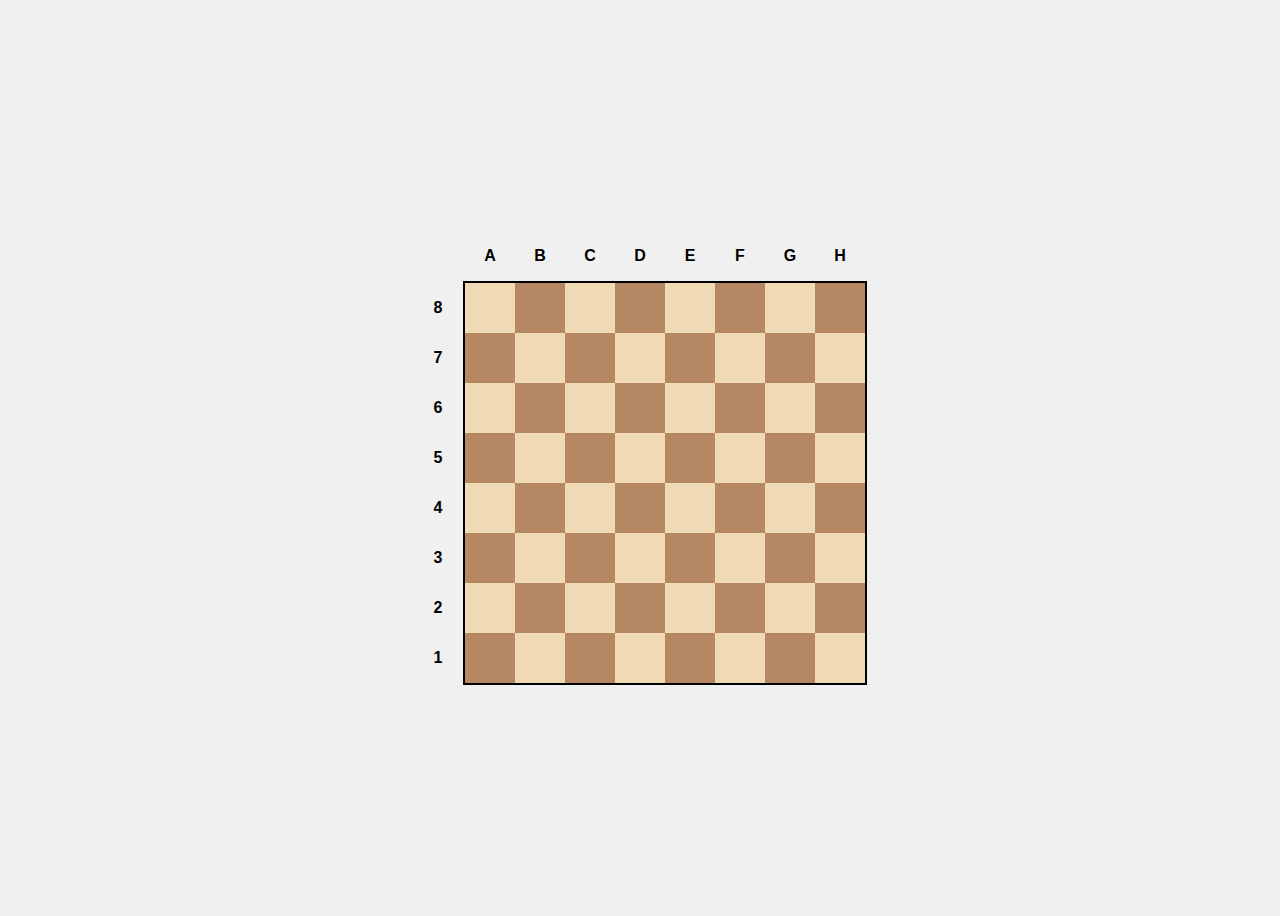
==== index.html @ e8d71e78 "restart" ====
<!DOCTYPE html>
<html lang="en">
<head>
    <meta charset="UTF-8">
    <meta name="viewport" content="width=device-width, initial-scale=1.0">
    <title>Chess Game</title>
    <link rel="stylesheet" href="styles.css">
</head>
<body>
    <div class="chess-container">
        <div class="labels-row">
            <div class="corner"></div>
            <div class="label">A</div>
            <div class="label">B</div>
            <div class="label">C</div>
            <div class="label">D</div>
            <div class="label">E</div>
            <div class="label">F</div>
            <div class="label">G</div>
            <div class="label">H</div>
        </div>
        <div class="board">
            <div class="labels-col">
                <div class="label">8</div>
                <div class="label">7</div>
                <div class="label">6</div>
                <div class="label">5</div>
                <div class="label">4</div>
                <div class="label">3</div>
                <div class="label">2</div>
                <div class="label">1</div>
            </div>
            <div class="grid">
                <!-- 64 squares -->
                <script>
                    for (let i = 0; i < 8; i++) {
                        for (let j = 0; j < 8; j++) {
                            document.write(`<div class="square ${(i + j) % 2 === 0 ? 'light' : 'dark'}"></div>`);
                        }
                    }
                </script>
            </div>
        </div>
    </div>
</body>
</html>
---- styles.css ----
body {
    display: flex;
    justify-content: center;
    align-items: center;
    height: 100vh;
    background-color: #f0f0f0;
    font-family: Arial, sans-serif;
}

.chess-container {
    display: flex;
    flex-direction: column;
    align-items: center;
}

.labels-row, .labels-col {
    display: flex;
    justify-content: center;
}

.labels-row .label, .labels-col .label {
    width: 50px;
    height: 50px;
    text-align: center;
    line-height: 50px;
    font-weight: bold;
}

.corner {
    width: 50px;
    height: 50px;
}

.board {
    display: flex;
}

.labels-col {
    flex-direction: column;
}

.grid {
    display: grid;
    grid-template-columns: repeat(8, 50px);
    grid-template-rows: repeat(8, 50px);
    border: 2px solid black;
}

.square {
    width: 50px;
    height: 50px;
}

.light {
    background-color: #f0d9b5;
}

.dark {
    background-color: #b58863;
}
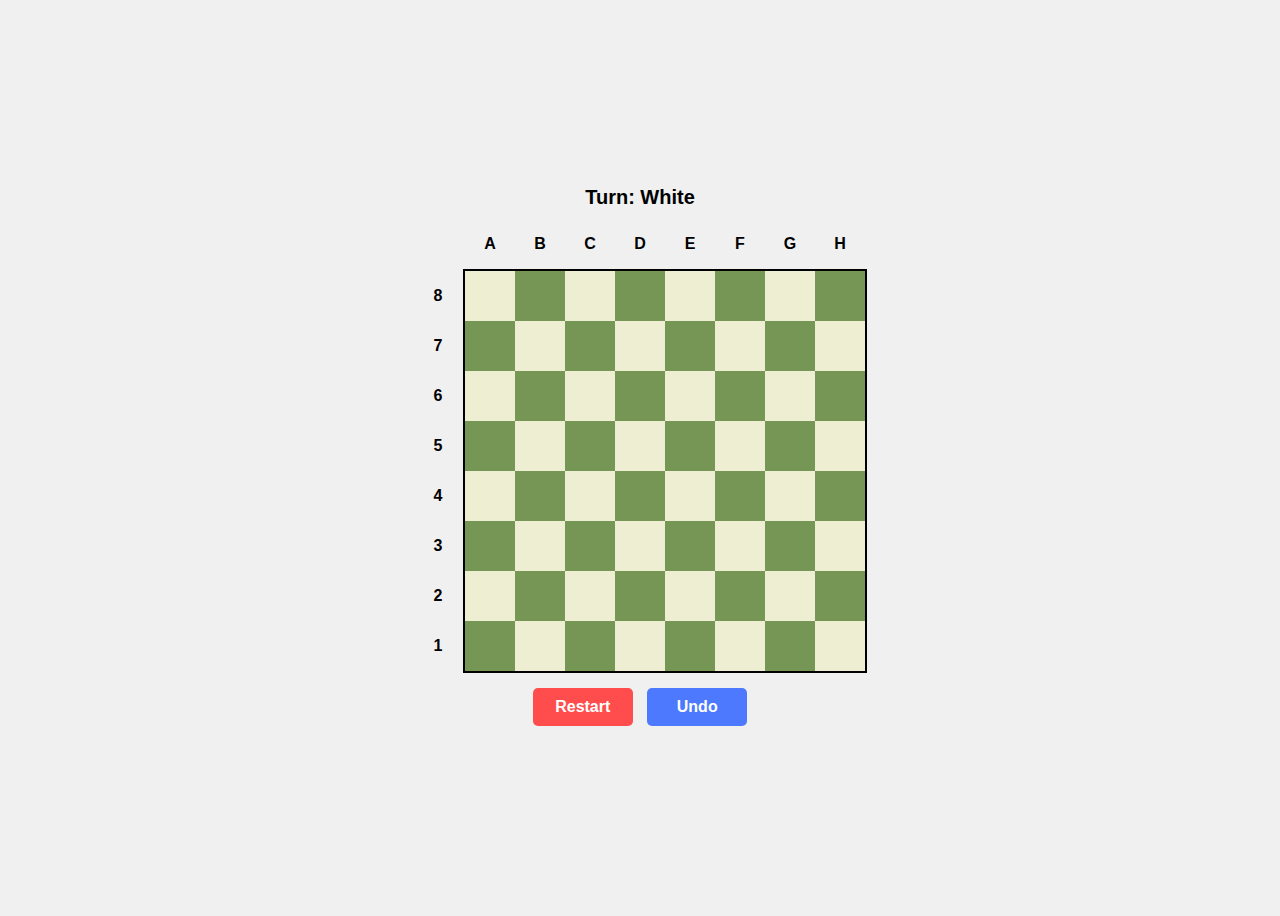
==== commit 63e892b9: "html and css" ====
--- a/index.html
+++ b/index.html
@@ -8,6 +8,7 @@
 </head>
 <body>
     <div class="chess-container">
+        <div class="turn-indicator">Turn: <span id="turn">White</span></div>
         <div class="labels-row">
             <div class="corner"></div>
             <div class="label">A</div>
@@ -41,6 +42,10 @@
                 </script>
             </div>
         </div>
+        <div class="controls">
+            <button id="restart">Restart</button>
+            <button id="undo">Undo</button>
+        </div>
     </div>
 </body>
 </html>
--- a/styles.css
+++ b/styles.css
@@ -52,9 +52,47 @@
 }
 
 .light {
-    background-color: #f0d9b5;
+    background-color: #eeeed2;
 }
 
 .dark {
-    background-color: #b58863;
+    background-color: #769656;
 }
+
+.turn-indicator {
+    font-size: 20px;
+    font-weight: bold;
+    margin-bottom: 10px;
+    text-align: center;
+}
+
+.controls {
+    margin-top: 10px;
+    text-align: center;
+}
+
+.controls button {
+    padding: 10px 15px;
+    font-size: 16px;
+    font-weight: bold;
+    border: none;
+    border-radius: 5px;
+    cursor: pointer;
+    margin: 5px;
+    width: 100px;
+}
+
+#restart {
+    background-color: #ff4d4d;
+    color: white;
+}
+
+#undo {
+    background-color: #4d79ff;
+    color: white;
+}
+
+.controls button:hover {
+    opacity: 0.8;
+}
+
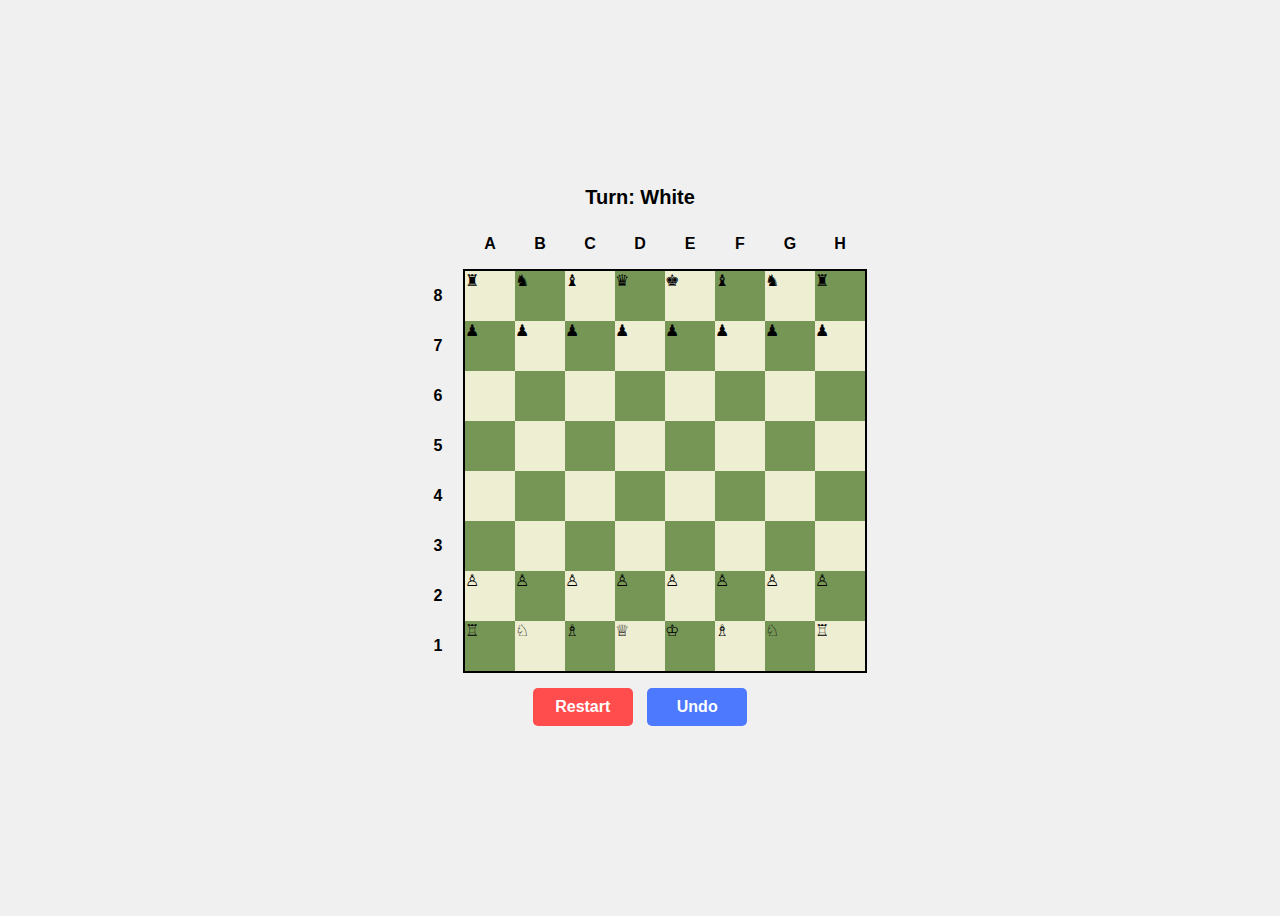
==== commit d729eaf3: "south" ====
--- a/index.html
+++ b/index.html
@@ -20,26 +20,28 @@
             <div class="label">G</div>
             <div class="label">H</div>
         </div>
-        <div class="board">
-            <div class="labels-col">
-                <div class="label">8</div>
-                <div class="label">7</div>
-                <div class="label">6</div>
-                <div class="label">5</div>
-                <div class="label">4</div>
-                <div class="label">3</div>
-                <div class="label">2</div>
-                <div class="label">1</div>
-            </div>
-            <div class="grid">
-                <!-- 64 squares -->
-                <script>
-                    for (let i = 0; i < 8; i++) {
-                        for (let j = 0; j < 8; j++) {
-                            document.write(`<div class="square ${(i + j) % 2 === 0 ? 'light' : 'dark'}"></div>`);
+        <div class="board-container">
+            <div class="board" id="chessBoard">
+                <div class="labels-col">
+                    <div class="label">8</div>
+                    <div class="label">7</div>
+                    <div class="label">6</div>
+                    <div class="label">5</div>
+                    <div class="label">4</div>
+                    <div class="label">3</div>
+                    <div class="label">2</div>
+                    <div class="label">1</div>
+                </div>
+                <div class="grid">
+                    <!-- 64 squares -->
+                    <script>
+                        for (let i = 0; i < 8; i++) {
+                            for (let j = 0; j < 8; j++) {
+                                document.write(`<div class="square ${(i + j) % 2 === 0 ? 'light' : 'dark'}"></div>`);
+                            }
                         }
-                    }
-                </script>
+                    </script>
+                </div>
             </div>
         </div>
         <div class="controls">
@@ -47,5 +49,19 @@
             <button id="undo">Undo</button>
         </div>
     </div>
+    <script>
+        function toggleBoardFlip(turn) {
+            setTimeout(() => {
+                document.getElementById('chessBoard').style.transform = turn === 'Black' ? 'rotate(180deg)' : 'rotate(0deg)';
+            }, 100);
+        }
+        
+        document.getElementById('turn').addEventListener('DOMSubtreeModified', function() {
+            toggleBoardFlip(this.textContent);
+        });
+    </script>
+
+    <script src="js/initializePieces.js"></script>
+
 </body>
 </html>
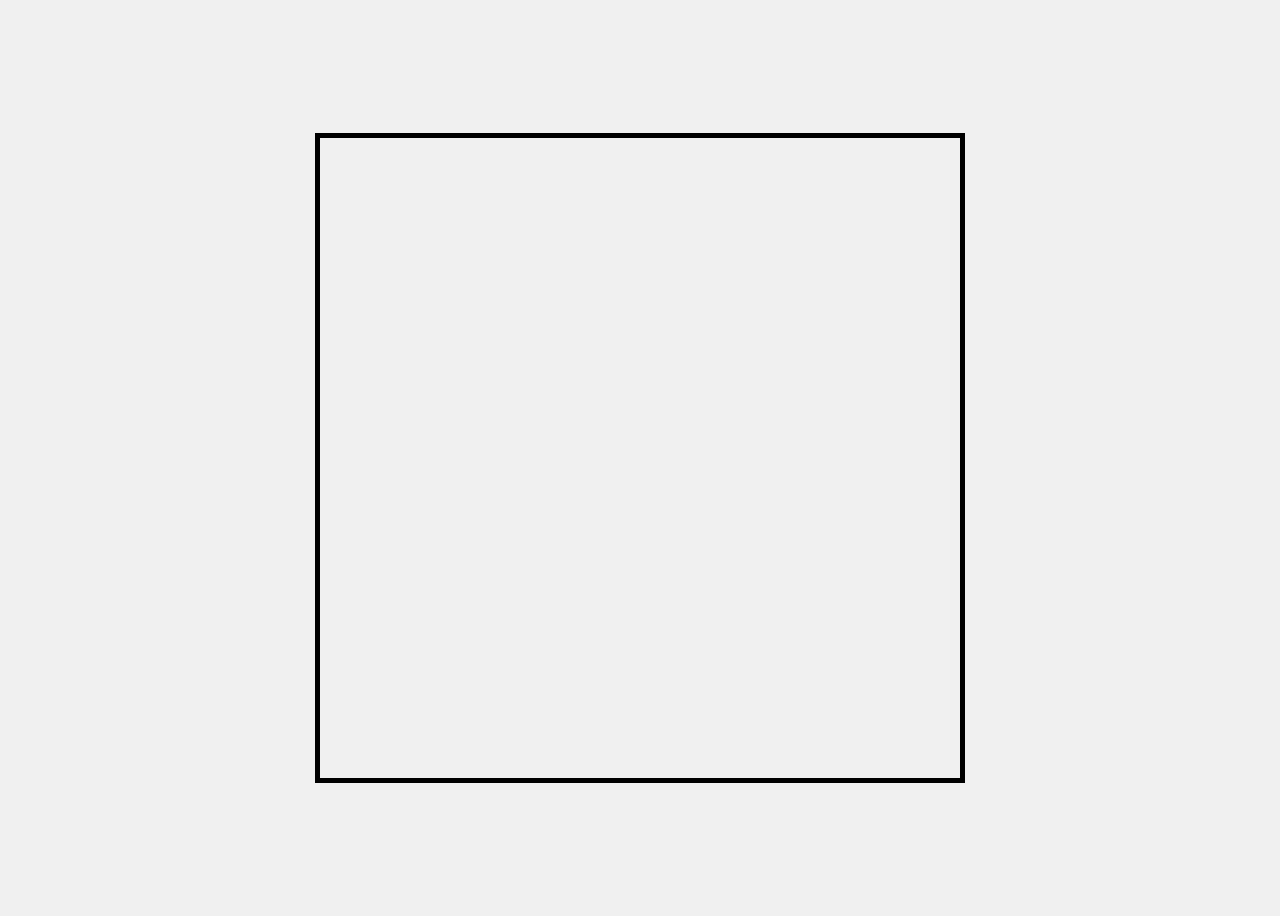
==== commit eec7ffd5: "trail 3" ====
--- a/index.html
+++ b/index.html
@@ -7,61 +7,6 @@
     <link rel="stylesheet" href="styles.css">
 </head>
 <body>
-    <div class="chess-container">
-        <div class="turn-indicator">Turn: <span id="turn">White</span></div>
-        <div class="labels-row">
-            <div class="corner"></div>
-            <div class="label">A</div>
-            <div class="label">B</div>
-            <div class="label">C</div>
-            <div class="label">D</div>
-            <div class="label">E</div>
-            <div class="label">F</div>
-            <div class="label">G</div>
-            <div class="label">H</div>
-        </div>
-        <div class="board-container">
-            <div class="board" id="chessBoard">
-                <div class="labels-col">
-                    <div class="label">8</div>
-                    <div class="label">7</div>
-                    <div class="label">6</div>
-                    <div class="label">5</div>
-                    <div class="label">4</div>
-                    <div class="label">3</div>
-                    <div class="label">2</div>
-                    <div class="label">1</div>
-                </div>
-                <div class="grid">
-                    <!-- 64 squares -->
-                    <script>
-                        for (let i = 0; i < 8; i++) {
-                            for (let j = 0; j < 8; j++) {
-                                document.write(`<div class="square ${(i + j) % 2 === 0 ? 'light' : 'dark'}"></div>`);
-                            }
-                        }
-                    </script>
-                </div>
-            </div>
-        </div>
-        <div class="controls">
-            <button id="restart">Restart</button>
-            <button id="undo">Undo</button>
-        </div>
-    </div>
-    <script>
-        function toggleBoardFlip(turn) {
-            setTimeout(() => {
-                document.getElementById('chessBoard').style.transform = turn === 'Black' ? 'rotate(180deg)' : 'rotate(0deg)';
-            }, 100);
-        }
-        
-        document.getElementById('turn').addEventListener('DOMSubtreeModified', function() {
-            toggleBoardFlip(this.textContent);
-        });
-    </script>
-
-    <script src="js/initializePieces.js"></script>
-
+    <div class="chessboard" id="chessboard"></div>
 </body>
 </html>
--- a/styles.css
+++ b/styles.css
@@ -4,95 +4,28 @@
     align-items: center;
     height: 100vh;
     background-color: #f0f0f0;
-    font-family: Arial, sans-serif;
 }
 
-.chess-container {
-    display: flex;
-    flex-direction: column;
-    align-items: center;
+.chessboard {
+    display: grid;
+    grid-template-columns: repeat(8, 80px);
+    grid-template-rows: repeat(8, 80px);
+    border: 5px solid black;
 }
 
-.labels-row, .labels-col {
+.chessboard div {
+    width: 80px;
+    height: 80px;
     display: flex;
+    align-items: center;
     justify-content: center;
+    font-size: 24px;
 }
 
-.labels-row .label, .labels-col .label {
-    width: 50px;
-    height: 50px;
-    text-align: center;
-    line-height: 50px;
-    font-weight: bold;
-}
-
-.corner {
-    width: 50px;
-    height: 50px;
-}
-
-.board {
-    display: flex;
-}
-
-.labels-col {
-    flex-direction: column;
-}
-
-.grid {
-    display: grid;
-    grid-template-columns: repeat(8, 50px);
-    grid-template-rows: repeat(8, 50px);
-    border: 2px solid black;
-}
-
-.square {
-    width: 50px;
-    height: 50px;
-}
-
-.light {
-    background-color: #eeeed2;
-}
-
-.dark {
+.chessboard div:nth-child(even) {
     background-color: #769656;
 }
 
-.turn-indicator {
-    font-size: 20px;
-    font-weight: bold;
-    margin-bottom: 10px;
-    text-align: center;
+.chessboard div:nth-child(odd) {
+    background-color: #eeeed2;
 }
-
-.controls {
-    margin-top: 10px;
-    text-align: center;
-}
-
-.controls button {
-    padding: 10px 15px;
-    font-size: 16px;
-    font-weight: bold;
-    border: none;
-    border-radius: 5px;
-    cursor: pointer;
-    margin: 5px;
-    width: 100px;
-}
-
-#restart {
-    background-color: #ff4d4d;
-    color: white;
-}
-
-#undo {
-    background-color: #4d79ff;
-    color: white;
-}
-
-.controls button:hover {
-    opacity: 0.8;
-}
-
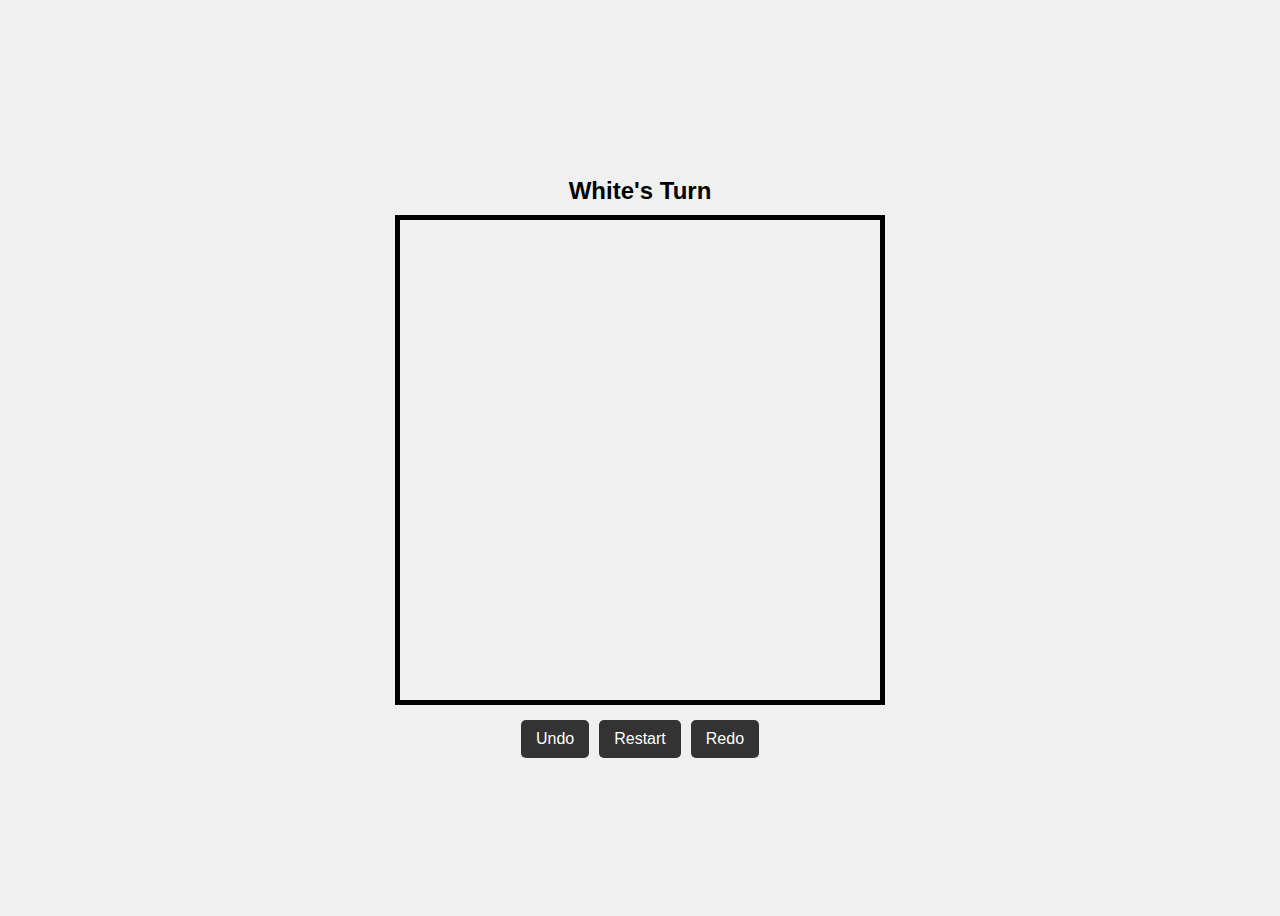
==== commit 1b7ebe49: "html and css" ====
--- a/index.html
+++ b/index.html
@@ -7,6 +7,13 @@
     <link rel="stylesheet" href="styles.css">
 </head>
 <body>
+    <h2 id="turn-indicator">White's Turn</h2>
     <div class="chessboard" id="chessboard"></div>
+    <div class="controls">
+        <button id="undo">Undo</button>
+        <button id="restart">Restart</button>
+        <button id="redo">Redo</button>
+    </div>
+    <script src="script.js"></script>
 </body>
 </html>
--- a/styles.css
+++ b/styles.css
@@ -1,21 +1,29 @@
 body {
     display: flex;
+    flex-direction: column;
+    align-items: center;
     justify-content: center;
-    align-items: center;
     height: 100vh;
     background-color: #f0f0f0;
+    font-family: Arial, sans-serif;
+}
+
+h2 {
+    margin-bottom: 10px;
+    font-size: 24px;
 }
 
 .chessboard {
     display: grid;
-    grid-template-columns: repeat(8, 80px);
-    grid-template-rows: repeat(8, 80px);
+    grid-template-columns: repeat(8, 60px);
+    grid-template-rows: repeat(8, 60px);
     border: 5px solid black;
+    margin-bottom: 15px;
 }
 
 .chessboard div {
-    width: 80px;
-    height: 80px;
+    width: 60px;
+    height: 60px;
     display: flex;
     align-items: center;
     justify-content: center;
@@ -29,3 +37,22 @@
 .chessboard div:nth-child(odd) {
     background-color: #eeeed2;
 }
+
+.controls {
+    display: flex;
+    gap: 10px;
+}
+
+button {
+    padding: 10px 15px;
+    font-size: 16px;
+    border: none;
+    background-color: #333;
+    color: white;
+    cursor: pointer;
+    border-radius: 5px;
+}
+
+button:hover {
+    background-color: #555;
+}
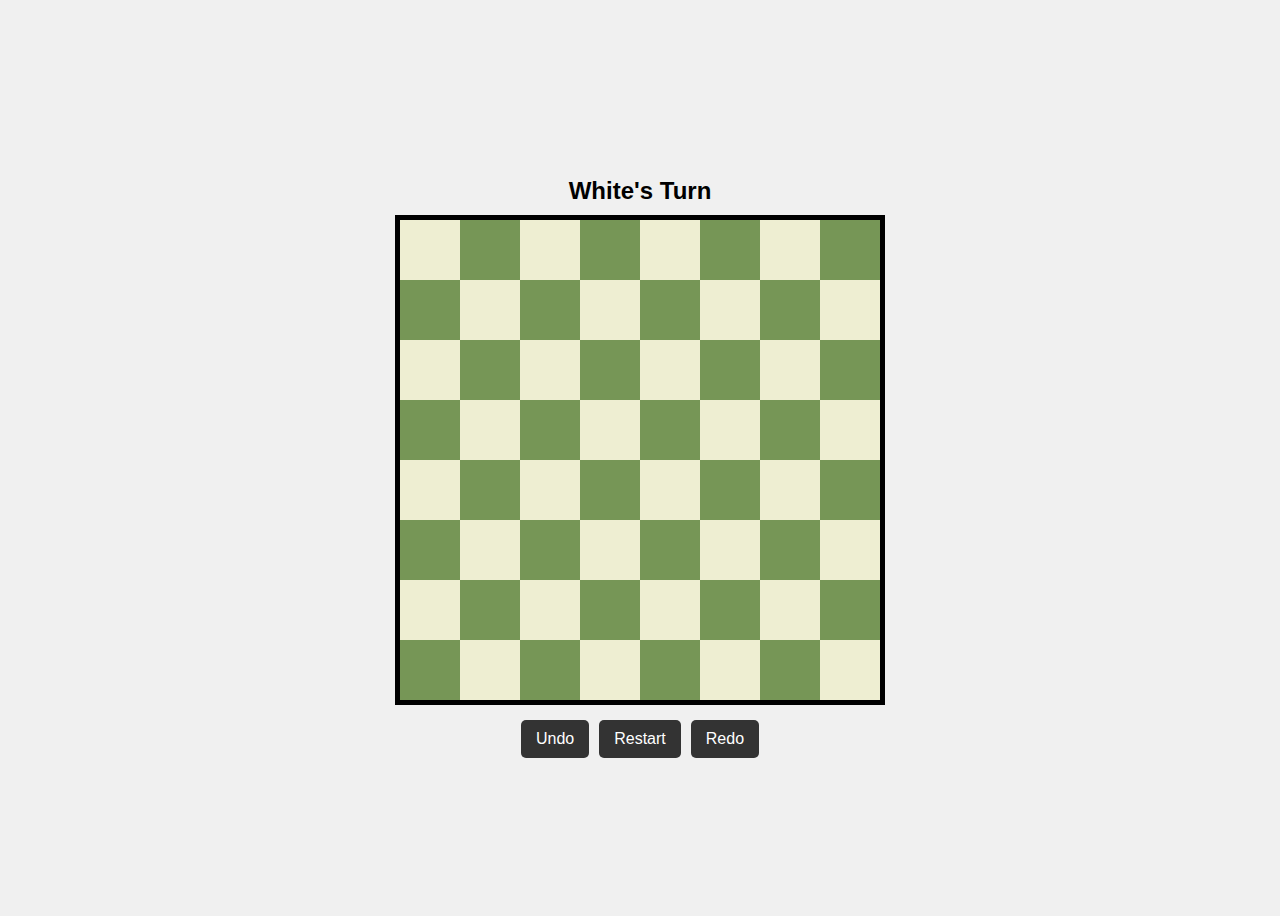
==== commit 11cc1495: "setup board style" ====
--- a/index.html
+++ b/index.html
@@ -14,6 +14,6 @@
         <button id="restart">Restart</button>
         <button id="redo">Redo</button>
     </div>
-    <script src="script.js"></script>
+    <script src="js/setup.js"></script>
 </body>
 </html>
--- a/styles.css
+++ b/styles.css
@@ -21,7 +21,7 @@
     margin-bottom: 15px;
 }
 
-.chessboard div {
+.square {
     width: 60px;
     height: 60px;
     display: flex;
@@ -30,12 +30,12 @@
     font-size: 24px;
 }
 
-.chessboard div:nth-child(even) {
-    background-color: #769656;
+.light-square {
+    background-color: #eeeed2;
 }
 
-.chessboard div:nth-child(odd) {
-    background-color: #eeeed2;
+.dark-square {
+    background-color: #769656;
 }
 
 .controls {
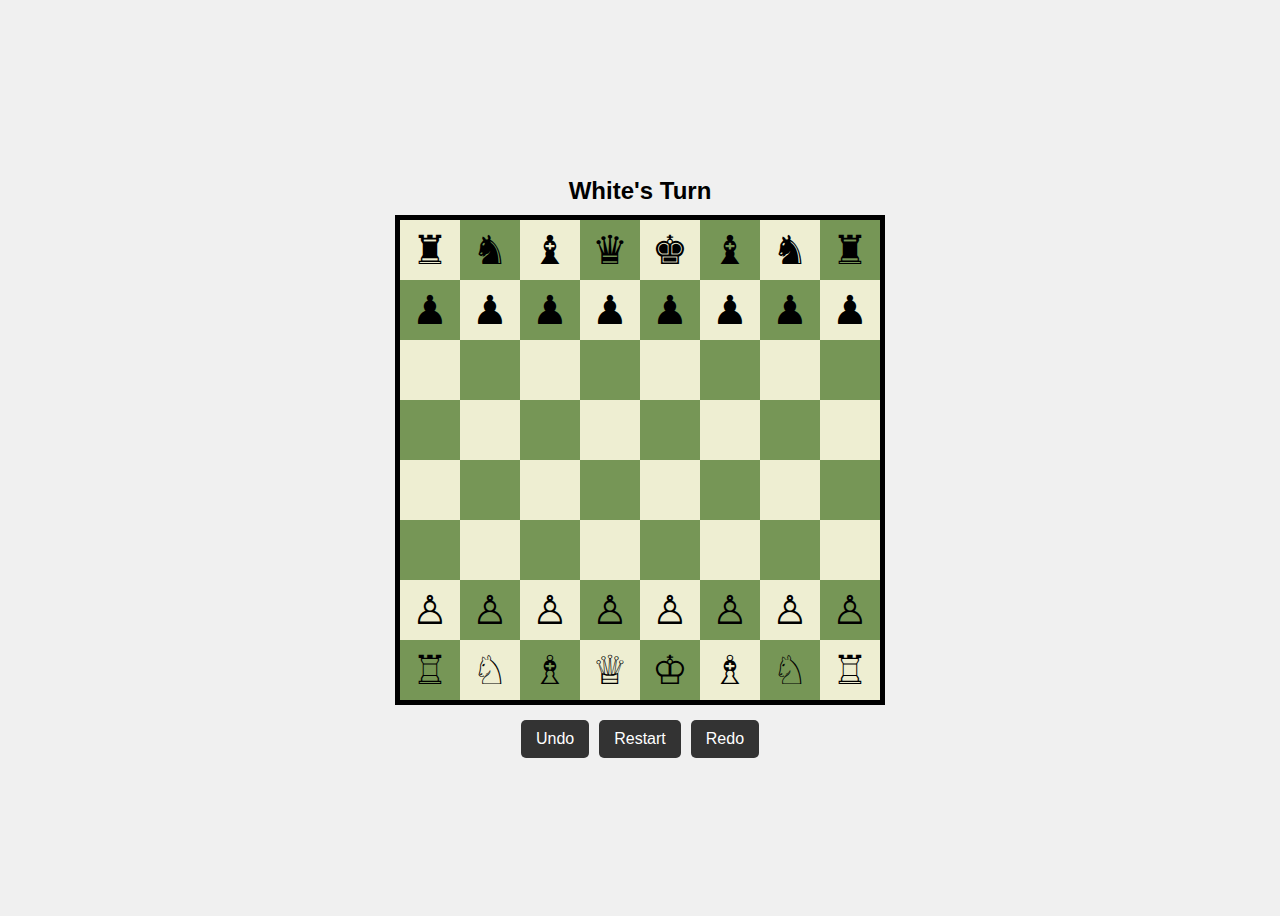
==== commit 02faac6b: "start" ====
--- a/index.html
+++ b/index.html
@@ -15,5 +15,6 @@
         <button id="redo">Redo</button>
     </div>
     <script src="js/setup.js"></script>
+    <script src="js/start.js"></script>
 </body>
 </html>
--- a/styles.css
+++ b/styles.css
@@ -27,7 +27,7 @@
     display: flex;
     align-items: center;
     justify-content: center;
-    font-size: 24px;
+    font-size: 40px;
 }
 
 .light-square {
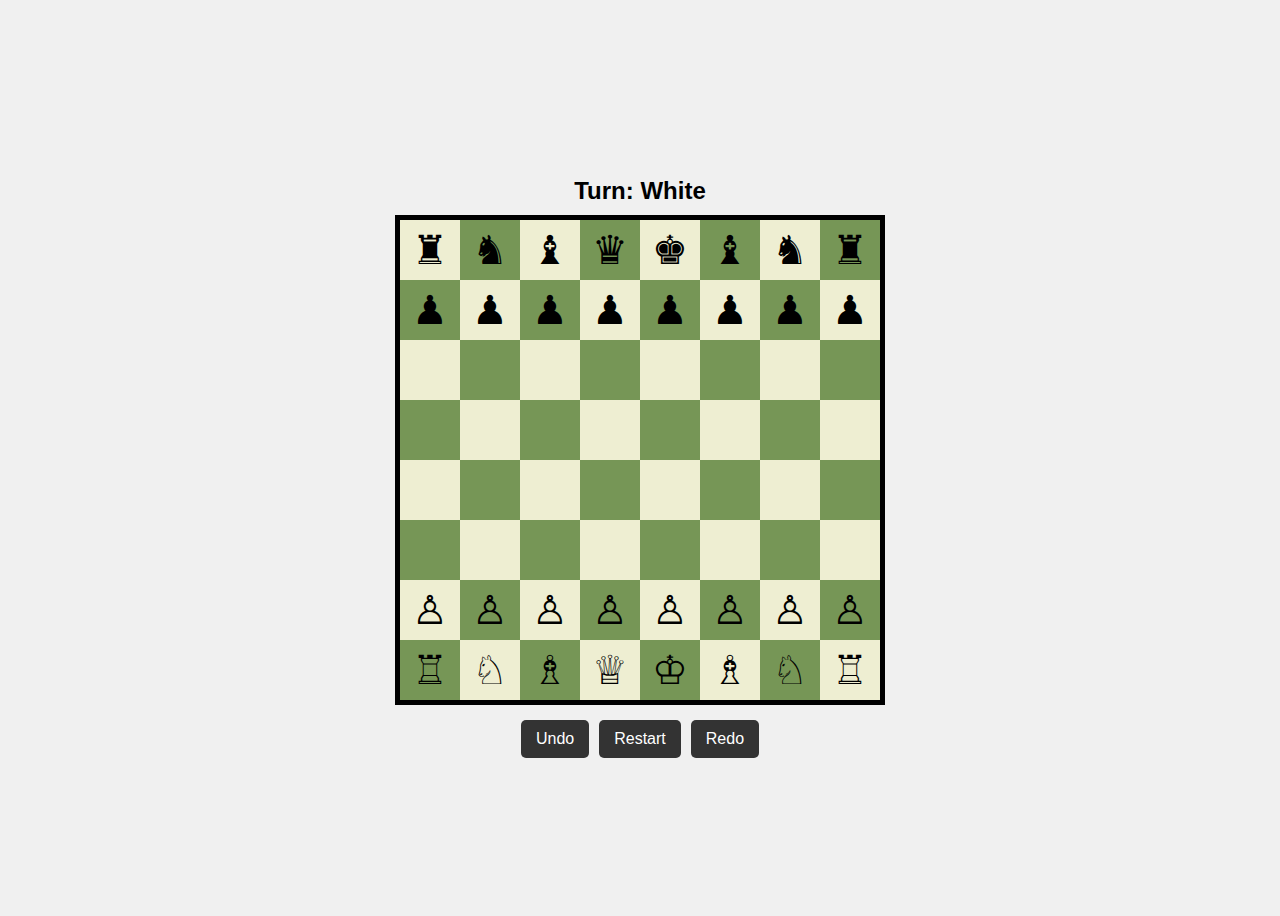
==== commit c3d72e28: "no move" ====
--- a/index.html
+++ b/index.html
@@ -16,5 +16,6 @@
     </div>
     <script src="js/setup.js"></script>
     <script src="js/start.js"></script>
+    <script src="js/movement.js"></script>
 </body>
 </html>
